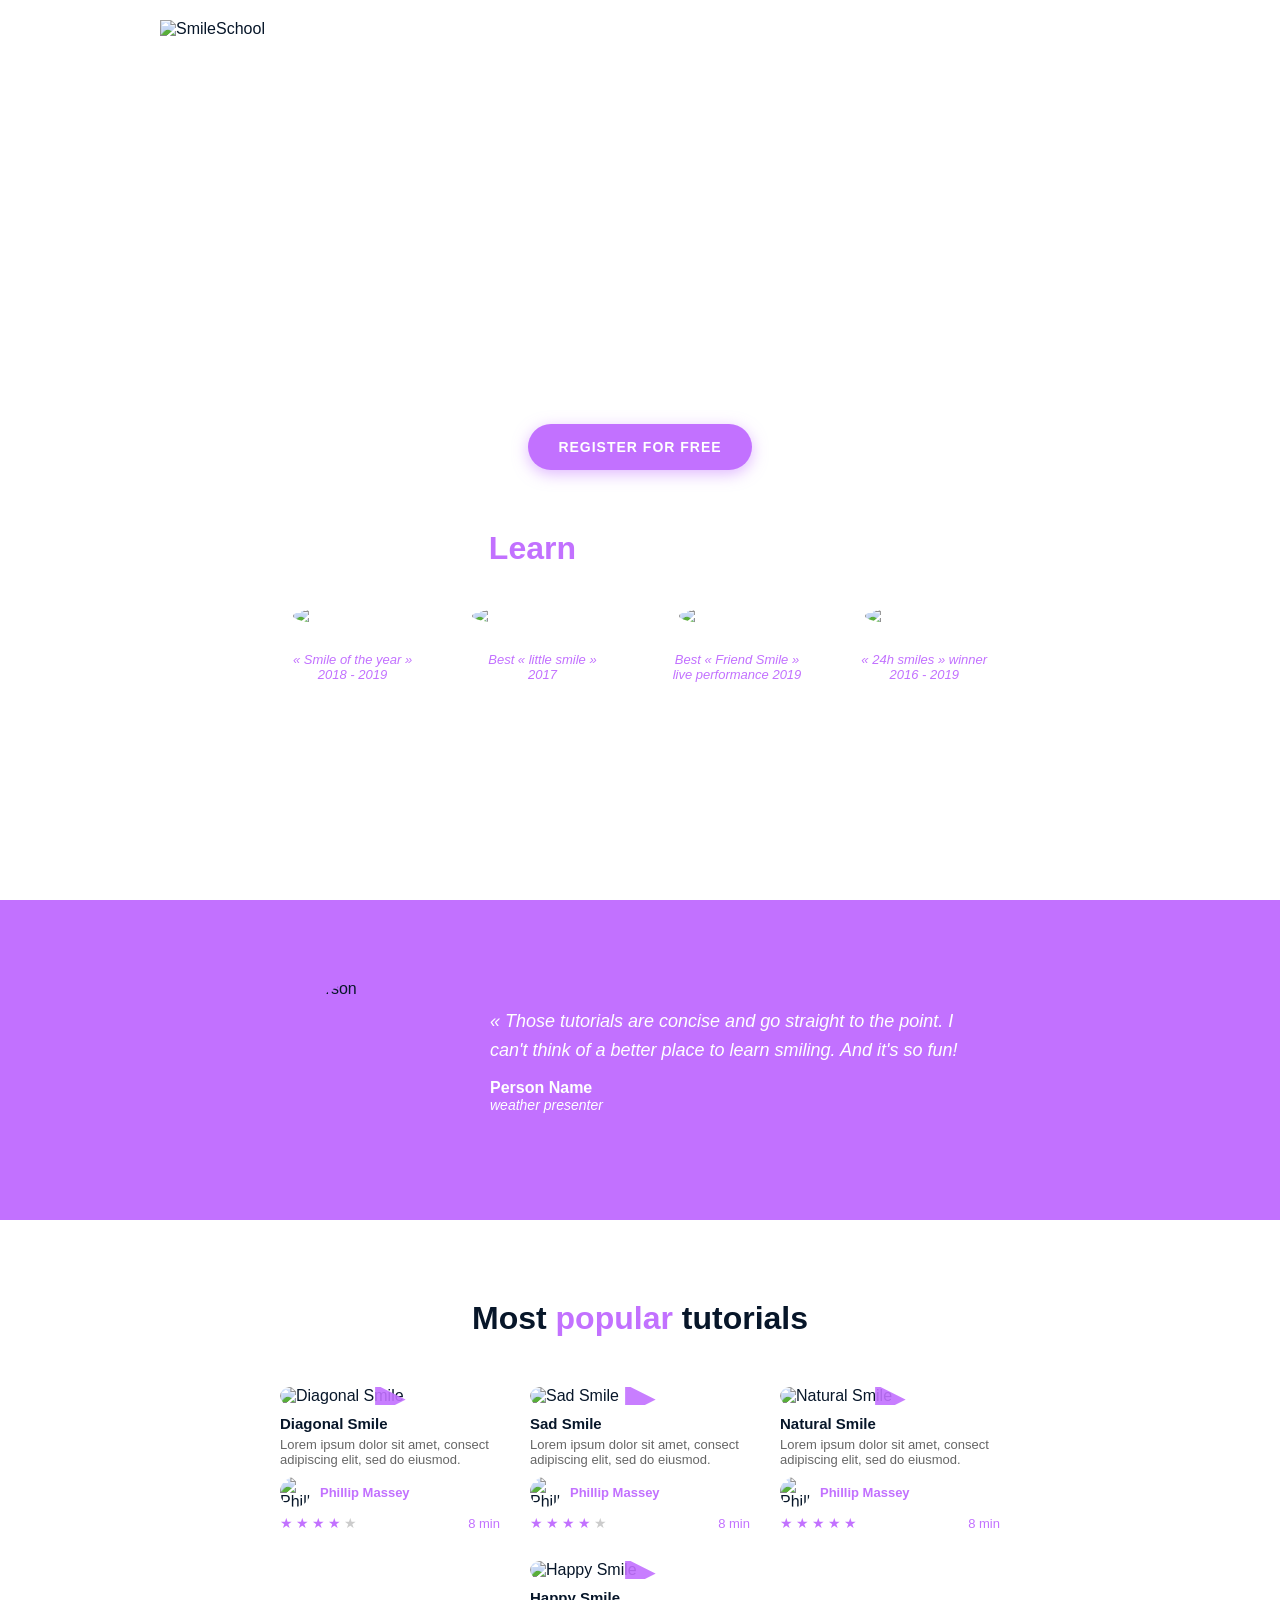
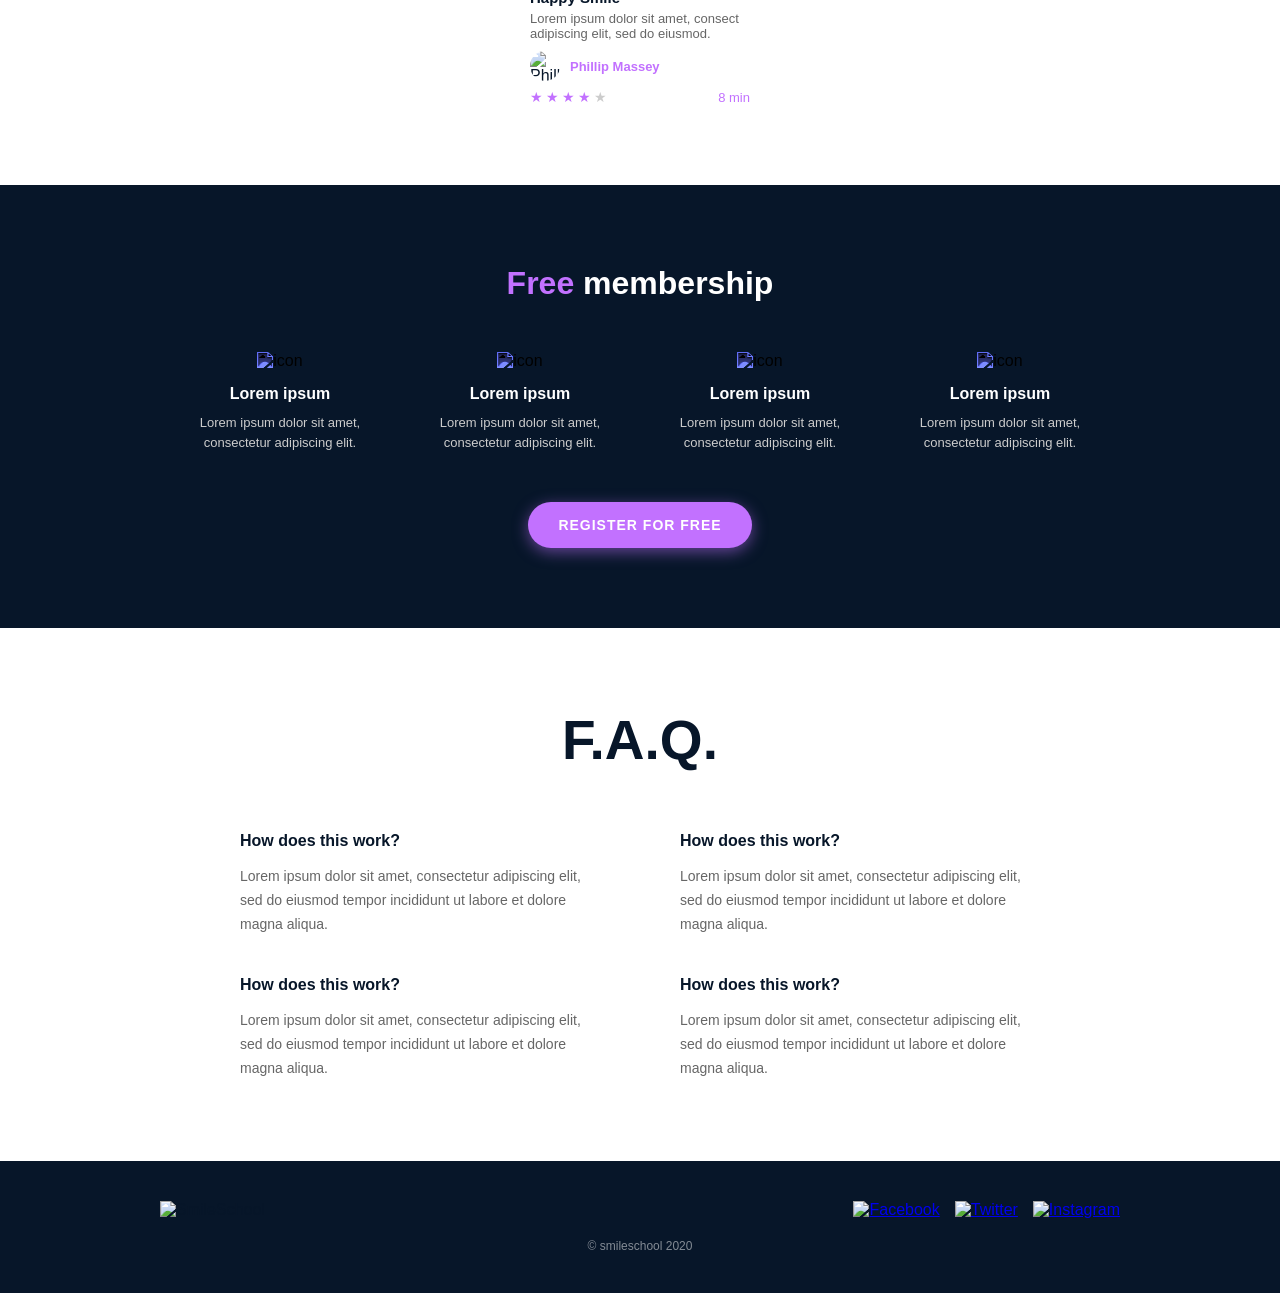
==== index.html @ 9dd10e93 "Add css_advanced project with HTML and CSS" ====
<!DOCTYPE html>
<html lang="en">
<head>
    <meta charset="UTF-8">
    <meta name="viewport" content="width=device-width, initial-scale=1.0">
    <title>SmileSchool</title>
    <link rel="stylesheet" href="styles.css">
</head>
<body>
    <!-- Header -->
    <header>
        <div class="container">
            <div class="logo">
                <img src="images/logo.png" alt="SmileSchool">
            </div>
            <nav>
                <a href="#">Courses</a>
                <a href="#">Pricing</a>
                <a href="#">Login</a>
            </nav>
        </div>
    </header>

    <!-- Banner -->
    <section class="banner">
        <div class="container">
            <h1>Get schooled</h1>
            <p>SMILES &nbsp;&nbsp; GRIN &nbsp;&nbsp; LAUGH</p>
            <button class="btn-primary">Register for free</button>
            <h2><span class="purple">Learn</span> from the pros</h2>
            <div class="instructors">
                <div class="instructor">
                    <img src="images/phillip.jpg" alt="Phillip Massey">
                    <p class="name">Phillip Massey</p>
                    <p class="title">« Smile of the year »</p>
                    <p class="title">2018 - 2019</p>
                </div>
                <div class="instructor">
                    <img src="images/nannie.jpg" alt="Nannie Lawrence">
                    <p class="name">Nannie Lawrence</p>
                    <p class="title">Best « little smile »</p>
                    <p class="title">2017</p>
                </div>
                <div class="instructor">
                    <img src="images/bruce.jpg" alt="Bruce Walters">
                    <p class="name">Bruce Walters</p>
                    <p class="title">Best « Friend Smile »</p>
                    <p class="title">live performance 2019</p>
                </div>
                <div class="instructor">
                    <img src="images/henry.jpg" alt="Henry Hughes">
                    <p class="name">Henry Hughes</p>
                    <p class="title">« 24h smiles » winner</p>
                    <p class="title">2016 - 2019</p>
                </div>
            </div>
        </div>
    </section>

    <!-- Quotes -->
    <section class="quotes">
        <div class="container">
            <div class="quote-block">
                <img src="images/phillip.jpg" alt="Person">
                <div class="quote-text">
                    <p class="quote-content">« Those tutorials are concise and go straight to the point. I can't think of a better place to learn smiling. And it's so fun!</p>
                    <p class="quote-author">Person Name</p>
                    <p class="quote-job"><em>weather presenter</em></p>
                </div>
            </div>
        </div>
    </section>

    <!-- Videos -->
    <section class="videos">
        <div class="container">
            <h2>Most <span class="purple">popular</span> tutorials</h2>
            <div class="video-list">
                <div class="video-item">
                    <div class="video-thumb">
                        <img src="images/diagonal.jpg" alt="Diagonal Smile">
                        <div class="play-btn">&#9654;</div>
                    </div>
                    <h3>Diagonal Smile</h3>
                    <p>Lorem ipsum dolor sit amet, consect adipiscing elit, sed do eiusmod.</p>
                    <div class="video-author">
                        <img src="images/phillip.jpg" alt="Phillip Massey">
                        <span class="purple">Phillip Massey</span>
                    </div>
                    <div class="rating">
                        <span class="star purple">★</span>
                        <span class="star purple">★</span>
                        <span class="star purple">★</span>
                        <span class="star purple">★</span>
                        <span class="star">★</span>
                        <span class="duration purple">8 min</span>
                    </div>
                </div>
                <div class="video-item">
                    <div class="video-thumb">
                        <img src="images/sad.jpg" alt="Sad Smile">
                        <div class="play-btn">&#9654;</div>
                    </div>
                    <h3>Sad Smile</h3>
                    <p>Lorem ipsum dolor sit amet, consect adipiscing elit, sed do eiusmod.</p>
                    <div class="video-author">
                        <img src="images/phillip.jpg" alt="Phillip Massey">
                        <span class="purple">Phillip Massey</span>
                    </div>
                    <div class="rating">
                        <span class="star purple">★</span>
                        <span class="star purple">★</span>
                        <span class="star purple">★</span>
                        <span class="star purple">★</span>
                        <span class="star">★</span>
                        <span class="duration purple">8 min</span>
                    </div>
                </div>
                <div class="video-item">
                    <div class="video-thumb">
                        <img src="images/natural.jpg" alt="Natural Smile">
                        <div class="play-btn">&#9654;</div>
                    </div>
                    <h3>Natural Smile</h3>
                    <p>Lorem ipsum dolor sit amet, consect adipiscing elit, sed do eiusmod.</p>
                    <div class="video-author">
                        <img src="images/phillip.jpg" alt="Phillip Massey">
                        <span class="purple">Phillip Massey</span>
                    </div>
                    <div class="rating">
                        <span class="star purple">★</span>
                        <span class="star purple">★</span>
                        <span class="star purple">★</span>
                        <span class="star purple">★</span>
                        <span class="star purple">★</span>
                        <span class="duration purple">8 min</span>
                    </div>
                </div>
                <div class="video-item">
                    <div class="video-thumb">
                        <img src="images/happy.jpg" alt="Happy Smile">
                        <div class="play-btn">&#9654;</div>
                    </div>
                    <h3>Happy Smile</h3>
                    <p>Lorem ipsum dolor sit amet, consect adipiscing elit, sed do eiusmod.</p>
                    <div class="video-author">
                        <img src="images/phillip.jpg" alt="Phillip Massey">
                        <span class="purple">Phillip Massey</span>
                    </div>
                    <div class="rating">
                        <span class="star purple">★</span>
                        <span class="star purple">★</span>
                        <span class="star purple">★</span>
                        <span class="star purple">★</span>
                        <span class="star">★</span>
                        <span class="duration purple">8 min</span>
                    </div>
                </div>
            </div>
        </div>
    </section>

    <!-- Membership -->
    <section class="membership">
        <div class="container">
            <h2><span class="purple">Free</span> membership</h2>
            <div class="membership-items">
                <div class="membership-item">
                    <img src="images/smile-icon.png" alt="icon" class="membership-icon">
                    <h3>Lorem ipsum</h3>
                    <p>Lorem ipsum dolor sit amet, consectetur adipiscing elit.</p>
                </div>
                <div class="membership-item">
                    <img src="images/smile-icon.png" alt="icon" class="membership-icon">
                    <h3>Lorem ipsum</h3>
                    <p>Lorem ipsum dolor sit amet, consectetur adipiscing elit.</p>
                </div>
                <div class="membership-item">
                    <img src="images/smile-icon.png" alt="icon" class="membership-icon">
                    <h3>Lorem ipsum</h3>
                    <p>Lorem ipsum dolor sit amet, consectetur adipiscing elit.</p>
                </div>
                <div class="membership-item">
                    <img src="images/smile-icon.png" alt="icon" class="membership-icon">
                    <h3>Lorem ipsum</h3>
                    <p>Lorem ipsum dolor sit amet, consectetur adipiscing elit.</p>
                </div>
            </div>
            <button class="btn-primary">Register for free</button>
        </div>
    </section>

    <!-- FAQ -->
    <section class="faq">
        <div class="container">
            <h1>F.A.Q.</h1>
            <div class="faq-grid">
                <div class="faq-item">
                    <h3>How does this work?</h3>
                    <p>Lorem ipsum dolor sit amet, consectetur adipiscing elit, sed do eiusmod tempor incididunt ut labore et dolore magna aliqua.</p>
                </div>
                <div class="faq-item">
                    <h3>How does this work?</h3>
                    <p>Lorem ipsum dolor sit amet, consectetur adipiscing elit, sed do eiusmod tempor incididunt ut labore et dolore magna aliqua.</p>
                </div>
                <div class="faq-item">
                    <h3>How does this work?</h3>
                    <p>Lorem ipsum dolor sit amet, consectetur adipiscing elit, sed do eiusmod tempor incididunt ut labore et dolore magna aliqua.</p>
                </div>
                <div class="faq-item">
                    <h3>How does this work?</h3>
                    <p>Lorem ipsum dolor sit amet, consectetur adipiscing elit, sed do eiusmod tempor incididunt ut labore et dolore magna aliqua.</p>
                </div>
            </div>
        </div>
    </section>

    <!-- Footer -->
    <footer>
        <div class="container">
            <div class="footer-top">
                <div class="logo">
                    <img src="images/logo.png" alt="SmileSchool">
                </div>
                <div class="social-links">
                    <a href="#"><img src="images/facebook.png" alt="Facebook"></a>
                    <a href="#"><img src="images/twitter.png" alt="Twitter"></a>
                    <a href="#"><img src="images/instagram.png" alt="Instagram"></a>
                </div>
            </div>
            <p class="copyright">© smileschool 2020</p>
        </div>
    </footer>
</body>
</html>
---- styles.css ----
/* General */
* {
    margin: 0;
    padding: 0;
    box-sizing: border-box;
}

body {
    font-family: 'Source Sans Pro', sans-serif;
    color: #071629;
}

.container {
    max-width: 1000px;
    margin: 0 auto;
    padding: 0 20px;
}

.purple {
    color: #C271FF;
}

/* Header */
header {
    background-color: transparent;
    position: absolute;
    width: 100%;
    z-index: 10;
}

header .container {
    display: flex;
    justify-content: space-between;
    align-items: center;
    padding: 20px;
}

header nav a {
    color: white;
    text-decoration: none;
    margin-left: 30px;
    font-weight: bold;
    font-size: 14px;
}

header .logo img {
    height: 35px;
}

/* Banner */
.banner {
    background: url('images/banner.jpg') center center / cover no-repeat;
    min-height: 100vh;
    display: flex;
    align-items: center;
    text-align: center;
    color: white;
}

.banner .container {
    width: 100%;
}

.banner h1 {
    font-size: 120px;
    font-weight: 900;
    margin-bottom: 20px;
}

.banner > .container > p {
    font-size: 16px;
    letter-spacing: 4px;
    margin-bottom: 30px;
    color: white;
}

.btn-primary {
    background-color: #C271FF;
    color: white;
    border: none;
    padding: 15px 30px;
    border-radius: 25px;
    font-size: 14px;
    font-weight: bold;
    cursor: pointer;
    box-shadow: 0 4px 15px rgba(194, 113, 255, 0.5);
    text-transform: uppercase;
    letter-spacing: 1px;
}

.banner h2 {
    font-size: 32px;
    color: white;
    margin-top: 60px;
    margin-bottom: 40px;
}

.instructors {
    display: flex;
    justify-content: center;
    gap: 60px;
    flex-wrap: wrap;
}

.instructor img {
    width: 120px;
    height: 120px;
    border-radius: 50%;
    object-fit: cover;
}

.instructor .name {
    font-weight: bold;
    margin-top: 10px;
    font-size: 15px;
}

.instructor .title {
    font-style: italic;
    font-size: 13px;
    color: #C271FF;
}

/* Quotes */
.quotes {
    background-color: #C271FF;
    padding: 80px 0;
}

.quote-block {
    display: flex;
    align-items: center;
    gap: 40px;
    max-width: 700px;
    margin: 0 auto;
}

.quote-block img {
    width: 160px;
    height: 160px;
    border-radius: 50%;
    object-fit: cover;
    flex-shrink: 0;
}

.quote-text {
    color: white;
}

.quote-content {
    font-size: 18px;
    font-style: italic;
    margin-bottom: 15px;
    line-height: 1.6;
}

.quote-author {
    font-weight: bold;
    font-size: 16px;
}

.quote-job {
    font-style: italic;
    font-size: 14px;
}

/* Videos */
.videos {
    background-color: white;
    padding: 80px 0;
    text-align: center;
}

.videos h2 {
    font-size: 32px;
    margin-bottom: 50px;
    color: #071629;
}

.video-list {
    display: flex;
    justify-content: center;
    gap: 30px;
    flex-wrap: wrap;
}

.video-item {
    width: 220px;
    text-align: left;
}

.video-thumb {
    position: relative;
    border-radius: 10px;
    overflow: hidden;
}

.video-thumb img {
    width: 100%;
    height: 150px;
    object-fit: cover;
    border-radius: 10px;
}

.play-btn {
    position: absolute;
    top: 50%;
    left: 50%;
    transform: translate(-50%, -50%);
    color: #C271FF;
    font-size: 40px;
    opacity: 0.9;
}

.video-item h3 {
    font-size: 15px;
    margin-top: 10px;
    margin-bottom: 5px;
}

.video-item p {
    font-size: 13px;
    color: #666;
    margin-bottom: 10px;
}

.video-author {
    display: flex;
    align-items: center;
    gap: 10px;
    margin-bottom: 8px;
}

.video-author img {
    width: 30px;
    height: 30px;
    border-radius: 50%;
    object-fit: cover;
}

.video-author span {
    font-size: 13px;
    font-weight: bold;
}

.rating {
    display: flex;
    align-items: center;
    gap: 3px;
}

.star {
    font-size: 14px;
    color: #ccc;
}

.star.purple {
    color: #C271FF;
}

.duration {
    margin-left: auto;
    font-size: 13px;
}

/* Membership */
.membership {
    background-color: #071629;
    padding: 80px 0;
    text-align: center;
    color: white;
}

.membership h2 {
    font-size: 32px;
    margin-bottom: 50px;
}

.membership-items {
    display: flex;
    justify-content: center;
    gap: 40px;
    flex-wrap: wrap;
    margin-bottom: 50px;
}

.membership-item {
    width: 200px;
    text-align: center;
}

.membership-icon {
    width: 50px;
    height: 50px;
    margin-bottom: 15px;
    filter: invert(1) sepia(1) saturate(5) hue-rotate(200deg);
}

.membership-item h3 {
    font-size: 16px;
    font-weight: bold;
    margin-bottom: 10px;
    color: white;
}

.membership-item p {
    font-size: 13px;
    color: #ccc;
    line-height: 1.5;
}

/* FAQ */
.faq {
    background-color: white;
    padding: 80px 0;
    text-align: center;
}

.faq h1 {
    font-size: 55px;
    color: #071629;
    margin-bottom: 60px;
}

.faq-grid {
    display: grid;
    grid-template-columns: 1fr 1fr;
    gap: 40px 80px;
    max-width: 800px;
    margin: 0 auto;
    text-align: left;
}

.faq-item h3 {
    font-size: 16px;
    font-weight: bold;
    margin-bottom: 15px;
    color: #071629;
}

.faq-item p {
    font-size: 14px;
    color: #666;
    line-height: 1.7;
}

/* Footer */
footer {
    background-color: #071629;
    padding: 40px 0;
}

.footer-top {
    display: flex;
    justify-content: space-between;
    align-items: center;
    margin-bottom: 20px;
}

.footer-top .logo img {
    height: 35px;
}

.social-links {
    display: flex;
    gap: 15px;
}

.social-links img {
    width: 30px;
    height: 30px;
}

.copyright {
    text-align: center;
    color: #ffffff80;
    font-size: 12px;
    margin-top: 20px;
}
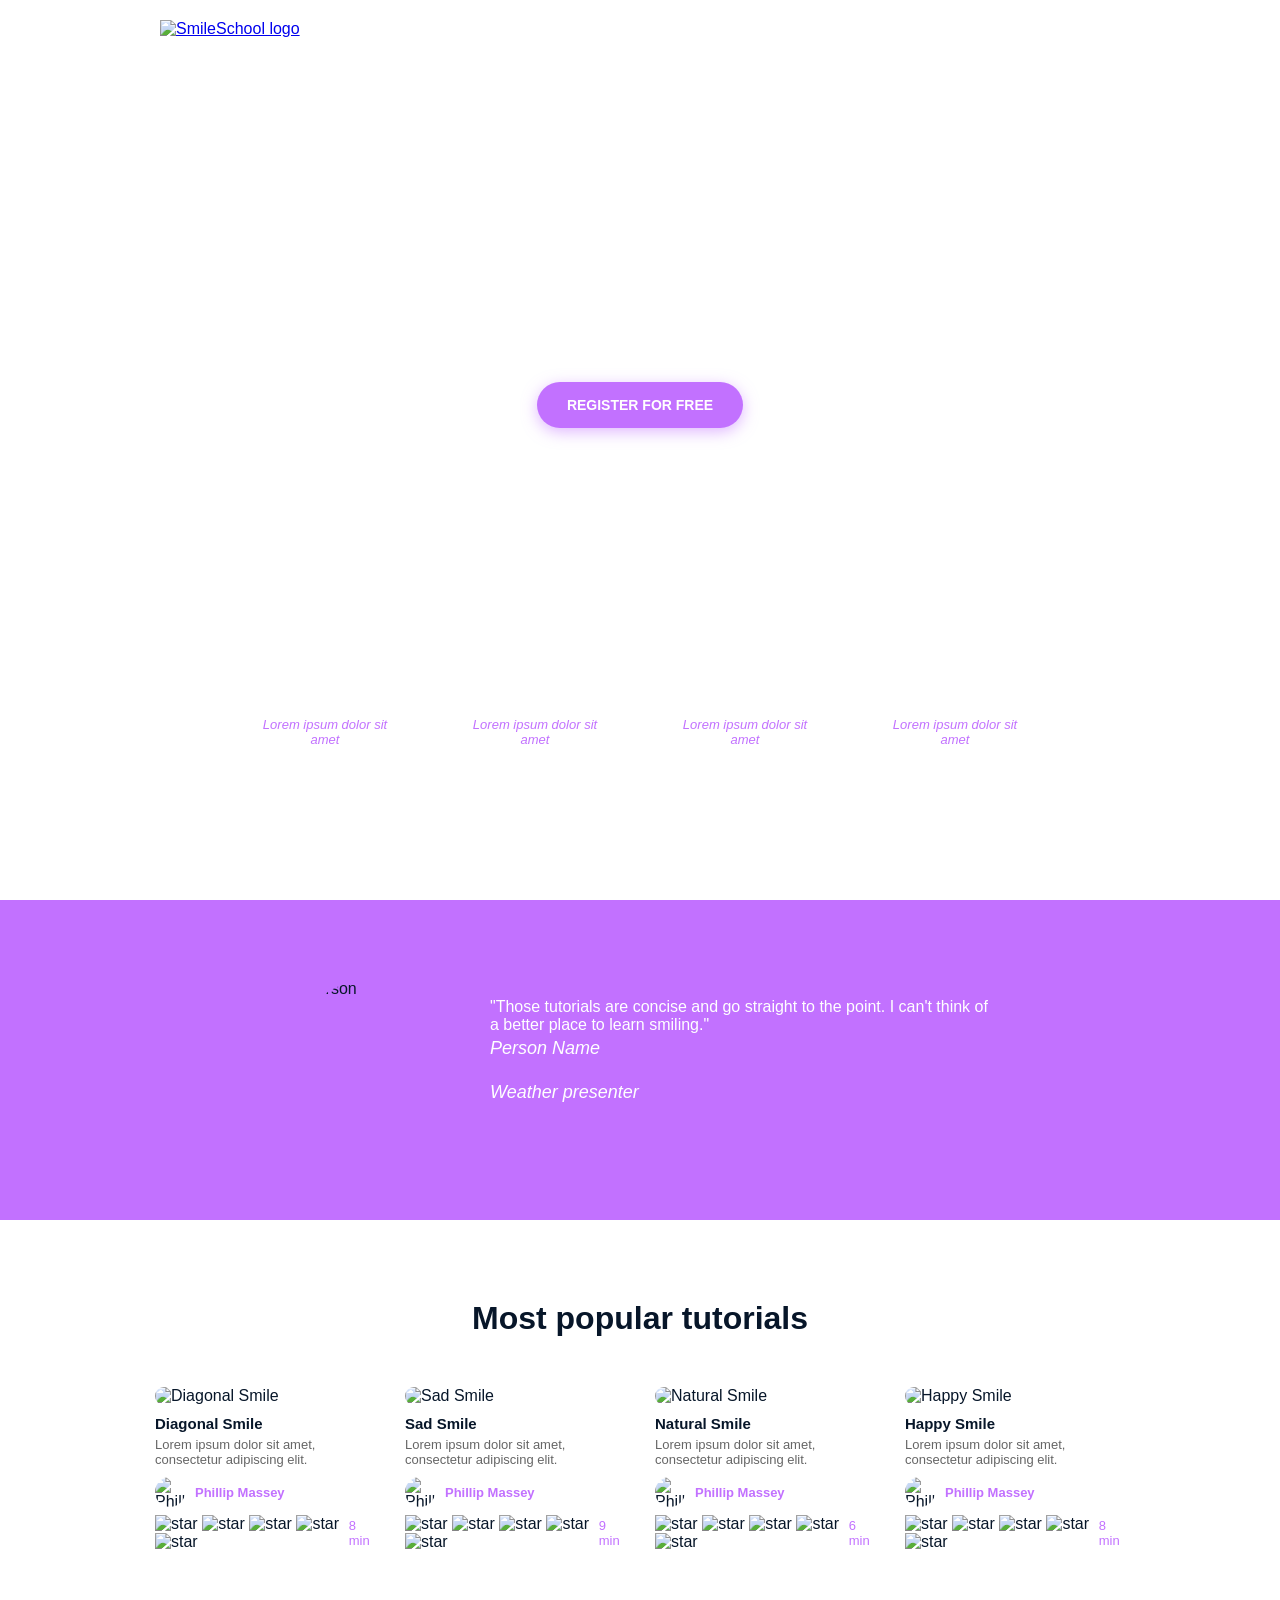
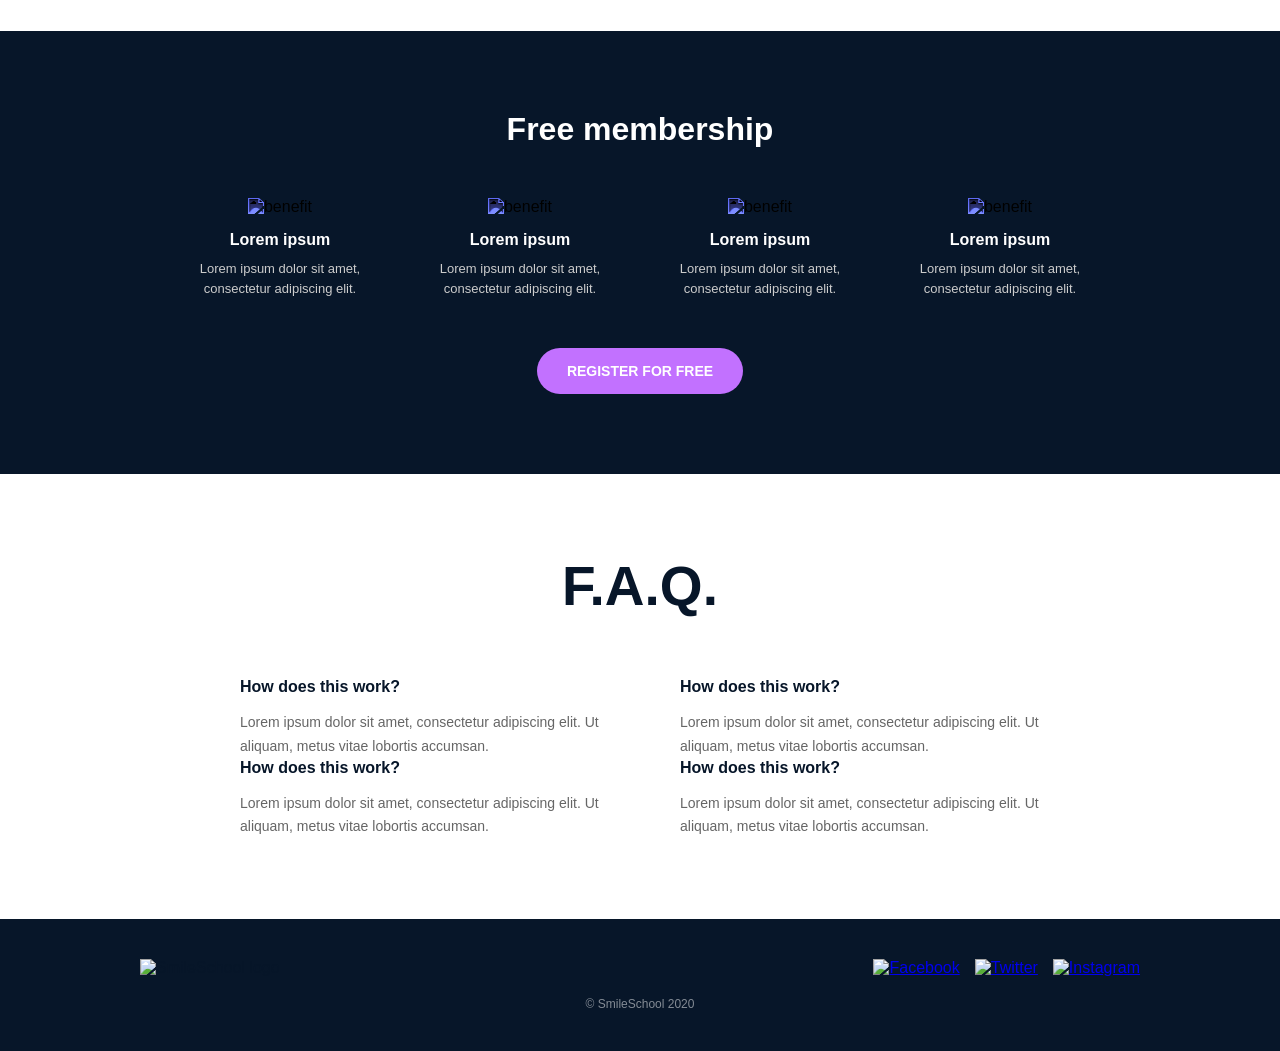
==== commit 5807a3c4: "Update index.html and styles.css with correct structure" ====
--- a/index.html
+++ b/index.html
@@ -1,235 +1,230 @@
 <!DOCTYPE html>
 <html lang="en">
-<head>
-    <meta charset="UTF-8">
-    <meta name="viewport" content="width=device-width, initial-scale=1.0">
+  <head>
+    <meta charset="UTF-8" />
+    <meta name="viewport" content="width=device-width, initial-scale=1.0" />
     <title>SmileSchool</title>
-    <link rel="stylesheet" href="styles.css">
+      <link rel="stylesheet" href="styles.css">
 </head>
-<body>
-    <!-- Header -->
+  <body>
+
+    <!-- HEADER -->
     <header>
-        <div class="container">
-            <div class="logo">
-                <img src="images/logo.png" alt="SmileSchool">
-            </div>
-            <nav>
-                <a href="#">Courses</a>
-                <a href="#">Pricing</a>
-                <a href="#">Login</a>
-            </nav>
-        </div>
+      <div>
+        <a href="/"><img src="images/logo.png" alt="SmileSchool logo" /></a>
+        <div>
+          <a href="#">Courses</a>
+          <a href="#">Pricing</a>
+          <a href="#">Login</a>
+        </div>
+      </div>
     </header>
 
-    <!-- Banner -->
-    <section class="banner">
-        <div class="container">
-            <h1>Get schooled</h1>
-            <p>SMILES &nbsp;&nbsp; GRIN &nbsp;&nbsp; LAUGH</p>
-            <button class="btn-primary">Register for free</button>
-            <h2><span class="purple">Learn</span> from the pros</h2>
-            <div class="instructors">
-                <div class="instructor">
-                    <img src="images/phillip.jpg" alt="Phillip Massey">
-                    <p class="name">Phillip Massey</p>
-                    <p class="title">« Smile of the year »</p>
-                    <p class="title">2018 - 2019</p>
-                </div>
-                <div class="instructor">
-                    <img src="images/nannie.jpg" alt="Nannie Lawrence">
-                    <p class="name">Nannie Lawrence</p>
-                    <p class="title">Best « little smile »</p>
-                    <p class="title">2017</p>
-                </div>
-                <div class="instructor">
-                    <img src="images/bruce.jpg" alt="Bruce Walters">
-                    <p class="name">Bruce Walters</p>
-                    <p class="title">Best « Friend Smile »</p>
-                    <p class="title">live performance 2019</p>
-                </div>
-                <div class="instructor">
-                    <img src="images/henry.jpg" alt="Henry Hughes">
-                    <p class="name">Henry Hughes</p>
-                    <p class="title">« 24h smiles » winner</p>
-                    <p class="title">2016 - 2019</p>
-                </div>
-            </div>
-        </div>
-    </section>
-
-    <!-- Quotes -->
-    <section class="quotes">
-        <div class="container">
-            <div class="quote-block">
-                <img src="images/phillip.jpg" alt="Person">
-                <div class="quote-text">
-                    <p class="quote-content">« Those tutorials are concise and go straight to the point. I can't think of a better place to learn smiling. And it's so fun!</p>
-                    <p class="quote-author">Person Name</p>
-                    <p class="quote-job"><em>weather presenter</em></p>
-                </div>
-            </div>
-        </div>
-    </section>
-
-    <!-- Videos -->
-    <section class="videos">
-        <div class="container">
-            <h2>Most <span class="purple">popular</span> tutorials</h2>
-            <div class="video-list">
-                <div class="video-item">
-                    <div class="video-thumb">
-                        <img src="images/diagonal.jpg" alt="Diagonal Smile">
-                        <div class="play-btn">&#9654;</div>
-                    </div>
-                    <h3>Diagonal Smile</h3>
-                    <p>Lorem ipsum dolor sit amet, consect adipiscing elit, sed do eiusmod.</p>
-                    <div class="video-author">
-                        <img src="images/phillip.jpg" alt="Phillip Massey">
-                        <span class="purple">Phillip Massey</span>
-                    </div>
-                    <div class="rating">
-                        <span class="star purple">★</span>
-                        <span class="star purple">★</span>
-                        <span class="star purple">★</span>
-                        <span class="star purple">★</span>
-                        <span class="star">★</span>
-                        <span class="duration purple">8 min</span>
-                    </div>
-                </div>
-                <div class="video-item">
-                    <div class="video-thumb">
-                        <img src="images/sad.jpg" alt="Sad Smile">
-                        <div class="play-btn">&#9654;</div>
-                    </div>
-                    <h3>Sad Smile</h3>
-                    <p>Lorem ipsum dolor sit amet, consect adipiscing elit, sed do eiusmod.</p>
-                    <div class="video-author">
-                        <img src="images/phillip.jpg" alt="Phillip Massey">
-                        <span class="purple">Phillip Massey</span>
-                    </div>
-                    <div class="rating">
-                        <span class="star purple">★</span>
-                        <span class="star purple">★</span>
-                        <span class="star purple">★</span>
-                        <span class="star purple">★</span>
-                        <span class="star">★</span>
-                        <span class="duration purple">8 min</span>
-                    </div>
-                </div>
-                <div class="video-item">
-                    <div class="video-thumb">
-                        <img src="images/natural.jpg" alt="Natural Smile">
-                        <div class="play-btn">&#9654;</div>
-                    </div>
-                    <h3>Natural Smile</h3>
-                    <p>Lorem ipsum dolor sit amet, consect adipiscing elit, sed do eiusmod.</p>
-                    <div class="video-author">
-                        <img src="images/phillip.jpg" alt="Phillip Massey">
-                        <span class="purple">Phillip Massey</span>
-                    </div>
-                    <div class="rating">
-                        <span class="star purple">★</span>
-                        <span class="star purple">★</span>
-                        <span class="star purple">★</span>
-                        <span class="star purple">★</span>
-                        <span class="star purple">★</span>
-                        <span class="duration purple">8 min</span>
-                    </div>
-                </div>
-                <div class="video-item">
-                    <div class="video-thumb">
-                        <img src="images/happy.jpg" alt="Happy Smile">
-                        <div class="play-btn">&#9654;</div>
-                    </div>
-                    <h3>Happy Smile</h3>
-                    <p>Lorem ipsum dolor sit amet, consect adipiscing elit, sed do eiusmod.</p>
-                    <div class="video-author">
-                        <img src="images/phillip.jpg" alt="Phillip Massey">
-                        <span class="purple">Phillip Massey</span>
-                    </div>
-                    <div class="rating">
-                        <span class="star purple">★</span>
-                        <span class="star purple">★</span>
-                        <span class="star purple">★</span>
-                        <span class="star purple">★</span>
-                        <span class="star">★</span>
-                        <span class="duration purple">8 min</span>
-                    </div>
-                </div>
-            </div>
-        </div>
-    </section>
-
-    <!-- Membership -->
-    <section class="membership">
-        <div class="container">
-            <h2><span class="purple">Free</span> membership</h2>
-            <div class="membership-items">
-                <div class="membership-item">
-                    <img src="images/smile-icon.png" alt="icon" class="membership-icon">
-                    <h3>Lorem ipsum</h3>
-                    <p>Lorem ipsum dolor sit amet, consectetur adipiscing elit.</p>
-                </div>
-                <div class="membership-item">
-                    <img src="images/smile-icon.png" alt="icon" class="membership-icon">
-                    <h3>Lorem ipsum</h3>
-                    <p>Lorem ipsum dolor sit amet, consectetur adipiscing elit.</p>
-                </div>
-                <div class="membership-item">
-                    <img src="images/smile-icon.png" alt="icon" class="membership-icon">
-                    <h3>Lorem ipsum</h3>
-                    <p>Lorem ipsum dolor sit amet, consectetur adipiscing elit.</p>
-                </div>
-                <div class="membership-item">
-                    <img src="images/smile-icon.png" alt="icon" class="membership-icon">
-                    <h3>Lorem ipsum</h3>
-                    <p>Lorem ipsum dolor sit amet, consectetur adipiscing elit.</p>
-                </div>
-            </div>
-            <button class="btn-primary">Register for free</button>
-        </div>
-    </section>
-
-    <!-- FAQ -->
-    <section class="faq">
-        <div class="container">
-            <h1>F.A.Q.</h1>
-            <div class="faq-grid">
-                <div class="faq-item">
-                    <h3>How does this work?</h3>
-                    <p>Lorem ipsum dolor sit amet, consectetur adipiscing elit, sed do eiusmod tempor incididunt ut labore et dolore magna aliqua.</p>
-                </div>
-                <div class="faq-item">
-                    <h3>How does this work?</h3>
-                    <p>Lorem ipsum dolor sit amet, consectetur adipiscing elit, sed do eiusmod tempor incididunt ut labore et dolore magna aliqua.</p>
-                </div>
-                <div class="faq-item">
-                    <h3>How does this work?</h3>
-                    <p>Lorem ipsum dolor sit amet, consectetur adipiscing elit, sed do eiusmod tempor incididunt ut labore et dolore magna aliqua.</p>
-                </div>
-                <div class="faq-item">
-                    <h3>How does this work?</h3>
-                    <p>Lorem ipsum dolor sit amet, consectetur adipiscing elit, sed do eiusmod tempor incididunt ut labore et dolore magna aliqua.</p>
-                </div>
-            </div>
-        </div>
-    </section>
-
-    <!-- Footer -->
+    <!-- MAIN -->
+    <main>
+
+      <!-- BANNER -->
+      <section>
+        <div>
+          <h1>Get schooled</h1>
+          <p>SMILES, GRIN, LAUGH</p>
+          <button>REGISTER FOR FREE</button>
+        </div>
+        <div>
+          <h2>Learn from the pros</h2>
+          <div>
+            <div>
+              <img src="images/phillip.jpg" alt="Phillip Massey" />
+              <h3>Phillip Massey</h3>
+              <p>Lorem ipsum dolor sit amet</p>
+            </div>
+            <div>
+              <img src="images/nannie.jpg" alt="Nannie Lawrence" />
+              <h3>Nannie Lawrence</h3>
+              <p>Lorem ipsum dolor sit amet</p>
+            </div>
+            <div>
+              <img src="images/bruce.jpg" alt="Bruce Walters" />
+              <h3>Bruce Walters</h3>
+              <p>Lorem ipsum dolor sit amet</p>
+            </div>
+            <div>
+              <img src="images/henry.jpg" alt="Henry Hughes" />
+              <h3>Henry Hughes</h3>
+              <p>Lorem ipsum dolor sit amet</p>
+            </div>
+          </div>
+        </div>
+      </section>
+
+      <!-- QUOTE -->
+      <section>
+        <div>
+          <img src="images/person.jpg" alt="Person" />
+          <div>
+            <blockquote>
+              "Those tutorials are concise and go straight to the point. I can't think of a better place to learn smiling."
+            </blockquote>
+            <p>Person Name</p>
+            <p>Weather presenter</p>
+          </div>
+        </div>
+      </section>
+
+      <!-- VIDEOS -->
+      <section>
+        <h1>Most popular tutorials</h1>
+        <div>
+          <div>
+            <img src="images/video1.jpg" alt="Diagonal Smile" />
+            <h2>Diagonal Smile</h2>
+            <p>Lorem ipsum dolor sit amet, consectetur adipiscing elit.</p>
+            <div>
+              <img src="images/phillip.jpg" alt="Phillip Massey" />
+              <h3>Phillip Massey</h3>
+            </div>
+            <div>
+              <div>
+                <img src="images/star.png" alt="star" />
+                <img src="images/star.png" alt="star" />
+                <img src="images/star.png" alt="star" />
+                <img src="images/star.png" alt="star" />
+                <img src="images/star_empty.png" alt="star" />
+              </div>
+              <p>8 min</p>
+            </div>
+          </div>
+          <div>
+            <img src="images/video2.jpg" alt="Sad Smile" />
+            <h2>Sad Smile</h2>
+            <p>Lorem ipsum dolor sit amet, consectetur adipiscing elit.</p>
+            <div>
+              <img src="images/phillip.jpg" alt="Phillip Massey" />
+              <h3>Phillip Massey</h3>
+            </div>
+            <div>
+              <div>
+                <img src="images/star.png" alt="star" />
+                <img src="images/star.png" alt="star" />
+                <img src="images/star.png" alt="star" />
+                <img src="images/star.png" alt="star" />
+                <img src="images/star_empty.png" alt="star" />
+              </div>
+              <p>9 min</p>
+            </div>
+          </div>
+          <div>
+            <img src="images/video3.jpg" alt="Natural Smile" />
+            <h2>Natural Smile</h2>
+            <p>Lorem ipsum dolor sit amet, consectetur adipiscing elit.</p>
+            <div>
+              <img src="images/phillip.jpg" alt="Phillip Massey" />
+              <h3>Phillip Massey</h3>
+            </div>
+            <div>
+              <div>
+                <img src="images/star.png" alt="star" />
+                <img src="images/star.png" alt="star" />
+                <img src="images/star.png" alt="star" />
+                <img src="images/star.png" alt="star" />
+                <img src="images/star_empty.png" alt="star" />
+              </div>
+              <p>6 min</p>
+            </div>
+          </div>
+          <div>
+            <img src="images/video4.jpg" alt="Happy Smile" />
+            <h2>Happy Smile</h2>
+            <p>Lorem ipsum dolor sit amet, consectetur adipiscing elit.</p>
+            <div>
+              <img src="images/phillip.jpg" alt="Phillip Massey" />
+              <h3>Phillip Massey</h3>
+            </div>
+            <div>
+              <div>
+                <img src="images/star.png" alt="star" />
+                <img src="images/star.png" alt="star" />
+                <img src="images/star.png" alt="star" />
+                <img src="images/star.png" alt="star" />
+                <img src="images/star_empty.png" alt="star" />
+              </div>
+              <p>8 min</p>
+            </div>
+          </div>
+        </div>
+      </section>
+
+      <!-- MEMBERSHIP -->
+      <section>
+        <h1>Free membership</h1>
+        <div>
+          <div>
+            <img src="images/smile1.png" alt="benefit" />
+            <h2>Lorem ipsum</h2>
+            <p>Lorem ipsum dolor sit amet, consectetur adipiscing elit.</p>
+          </div>
+          <div>
+            <img src="images/smile2.png" alt="benefit" />
+            <h2>Lorem ipsum</h2>
+            <p>Lorem ipsum dolor sit amet, consectetur adipiscing elit.</p>
+          </div>
+          <div>
+            <img src="images/smile3.png" alt="benefit" />
+            <h2>Lorem ipsum</h2>
+            <p>Lorem ipsum dolor sit amet, consectetur adipiscing elit.</p>
+          </div>
+          <div>
+            <img src="images/smile4.png" alt="benefit" />
+            <h2>Lorem ipsum</h2>
+            <p>Lorem ipsum dolor sit amet, consectetur adipiscing elit.</p>
+          </div>
+        </div>
+        <button>REGISTER FOR FREE</button>
+      </section>
+
+      <!-- FAQ -->
+      <section>
+        <h1>F.A.Q.</h1>
+        <div>
+          <div>
+            <div>
+              <h2>How does this work?</h2>
+              <p>Lorem ipsum dolor sit amet, consectetur adipiscing elit. Ut aliquam, metus vitae lobortis accumsan.</p>
+            </div>
+            <div>
+              <h2>How does this work?</h2>
+              <p>Lorem ipsum dolor sit amet, consectetur adipiscing elit. Ut aliquam, metus vitae lobortis accumsan.</p>
+            </div>
+          </div>
+          <div>
+            <div>
+              <h2>How does this work?</h2>
+              <p>Lorem ipsum dolor sit amet, consectetur adipiscing elit. Ut aliquam, metus vitae lobortis accumsan.</p>
+            </div>
+            <div>
+              <h2>How does this work?</h2>
+              <p>Lorem ipsum dolor sit amet, consectetur adipiscing elit. Ut aliquam, metus vitae lobortis accumsan.</p>
+            </div>
+          </div>
+        </div>
+      </section>
+
+    </main>
+
+    <!-- FOOTER -->
     <footer>
-        <div class="container">
-            <div class="footer-top">
-                <div class="logo">
-                    <img src="images/logo.png" alt="SmileSchool">
-                </div>
-                <div class="social-links">
-                    <a href="#"><img src="images/facebook.png" alt="Facebook"></a>
-                    <a href="#"><img src="images/twitter.png" alt="Twitter"></a>
-                    <a href="#"><img src="images/instagram.png" alt="Instagram"></a>
-                </div>
-            </div>
-            <p class="copyright">© smileschool 2020</p>
-        </div>
+      <div>
+        <div>
+          <img src="images/logo.png" alt="SmileSchool logo" />
+          <div>
+            <a href="#"><img src="images/facebook.png" alt="Facebook" /></a>
+            <a href="#"><img src="images/twitter.png" alt="Twitter" /></a>
+            <a href="#"><img src="images/instagram.png" alt="Instagram" /></a>
+          </div>
+        </div>
+        <p>© SmileSchool 2020</p>
+      </div>
     </footer>
-</body>
+
+  </body>
 </html>
--- a/styles.css
+++ b/styles.css
@@ -1,4 +1,4 @@
-/* General */
+/* ===== RESET & BASE ===== */
 * {
     margin: 0;
     padding: 0;
@@ -10,71 +10,73 @@
     color: #071629;
 }
 
-.container {
+/* ===== HEADER ===== */
+header {
+    position: absolute;
+    width: 100%;
+    z-index: 10;
+    padding: 20px 0;
+}
+
+header > div {
     max-width: 1000px;
     margin: 0 auto;
     padding: 0 20px;
-}
-
-.purple {
-    color: #C271FF;
-}
-
-/* Header */
-header {
-    background-color: transparent;
-    position: absolute;
-    width: 100%;
-    z-index: 10;
-}
-
-header .container {
     display: flex;
     justify-content: space-between;
     align-items: center;
-    padding: 20px;
-}
-
-header nav a {
+}
+
+header > div > a img {
+    height: 35px;
+}
+
+header > div > div {
+    display: flex;
+    gap: 30px;
+}
+
+header > div > div a {
     color: white;
     text-decoration: none;
-    margin-left: 30px;
     font-weight: bold;
     font-size: 14px;
 }
 
-header .logo img {
-    height: 35px;
-}
-
-/* Banner */
-.banner {
+/* ===== BANNER (first section) ===== */
+main > section:first-of-type {
     background: url('images/banner.jpg') center center / cover no-repeat;
     min-height: 100vh;
     display: flex;
-    align-items: center;
-    text-align: center;
-    color: white;
-}
-
-.banner .container {
-    width: 100%;
-}
-
-.banner h1 {
+    flex-direction: column;
+    align-items: center;
+    justify-content: center;
+    text-align: center;
+    color: white;
+    padding: 100px 20px 60px;
+}
+
+main > section:first-of-type > div:first-child {
+    display: flex;
+    flex-direction: column;
+    align-items: center;
+}
+
+main > section:first-of-type h1 {
     font-size: 120px;
     font-weight: 900;
+    line-height: 1;
     margin-bottom: 20px;
 }
 
-.banner > .container > p {
+main > section:first-of-type > div:first-child > p {
     font-size: 16px;
     letter-spacing: 4px;
     margin-bottom: 30px;
     color: white;
 }
 
-.btn-primary {
+main > section:first-of-type button {
     background-color: #C271FF;
     color: white;
     border: none;
@@ -85,57 +87,77 @@
     cursor: pointer;
     box-shadow: 0 4px 15px rgba(194, 113, 255, 0.5);
     text-transform: uppercase;
-    letter-spacing: 1px;
-}
-
-.banner h2 {
+}
+
+main > section:first-of-type > div:nth-child(2) {
+    margin-top: 60px;
+    display: flex;
+    flex-direction: column;
+    align-items: center;
+}
+
+main > section:first-of-type h2 {
     font-size: 32px;
     color: white;
-    margin-top: 60px;
     margin-bottom: 40px;
 }
 
-.instructors {
+main > section:first-of-type h2 span {
+    color: #C271FF;
+}
+
+main > section:first-of-type > div:nth-child(2) > div {
     display: flex;
     justify-content: center;
     gap: 60px;
     flex-wrap: wrap;
-}
-
-.instructor img {
+    max-width: 1000px;
+}
+
+main > section:first-of-type > div:nth-child(2) > div > div {
+    display: flex;
+    flex-direction: column;
+    align-items: center;
+    color: white;
+    text-align: center;
+    width: 150px;
+}
+
+main > section:first-of-type > div:nth-child(2) > div > div img {
     width: 120px;
     height: 120px;
     border-radius: 50%;
     object-fit: cover;
-}
-
-.instructor .name {
-    font-weight: bold;
-    margin-top: 10px;
+    margin-bottom: 10px;
+}
+
+main > section:first-of-type > div:nth-child(2) > div > div h3 {
+    font-weight: bold;
     font-size: 15px;
-}
-
-.instructor .title {
+    margin-bottom: 5px;
+}
+
+main > section:first-of-type > div:nth-child(2) > div > div p {
     font-style: italic;
     font-size: 13px;
     color: #C271FF;
 }
 
-/* Quotes */
-.quotes {
+/* ===== QUOTE SECTION ===== */
+main > section:nth-of-type(2) {
     background-color: #C271FF;
-    padding: 80px 0;
-}
-
-.quote-block {
-    display: flex;
-    align-items: center;
-    gap: 40px;
+    padding: 80px 20px;
+}
+
+main > section:nth-of-type(2) > div {
     max-width: 700px;
     margin: 0 auto;
-}
-
-.quote-block img {
+    display: flex;
+    align-items: center;
+    gap: 40px;
+}
+
+main > section:nth-of-type(2) > div > img {
     width: 160px;
     height: 160px;
     border-radius: 50%;
@@ -143,235 +165,249 @@
     flex-shrink: 0;
 }
 
-.quote-text {
-    color: white;
-}
-
-.quote-content {
+main > section:nth-of-type(2) blockquote {
+    color: white;
+}
+
+main > section:nth-of-type(2) p {
+    color: white;
     font-size: 18px;
     font-style: italic;
     margin-bottom: 15px;
     line-height: 1.6;
 }
 
-.quote-author {
+main > section:nth-of-type(2) h3 {
+    color: white;
     font-weight: bold;
     font-size: 16px;
 }
 
-.quote-job {
+main > section:nth-of-type(2) h3 + p {
     font-style: italic;
     font-size: 14px;
 }
 
-/* Videos */
-.videos {
+/* ===== VIDEOS SECTION ===== */
+main > section:nth-of-type(3) {
     background-color: white;
-    padding: 80px 0;
-    text-align: center;
-}
-
-.videos h2 {
+    padding: 80px 20px;
+    text-align: center;
+}
+
+main > section:nth-of-type(3) > h1 {
     font-size: 32px;
+    color: #071629;
     margin-bottom: 50px;
-    color: #071629;
-}
-
-.video-list {
+}
+
+main > section:nth-of-type(3) > h1 span {
+    color: #C271FF;
+}
+
+main > section:nth-of-type(3) > div {
+    max-width: 1000px;
+    margin: 0 auto;
     display: flex;
     justify-content: center;
     gap: 30px;
     flex-wrap: wrap;
 }
 
-.video-item {
+main > section:nth-of-type(3) > div > div {
     width: 220px;
     text-align: left;
 }
 
-.video-thumb {
-    position: relative;
-    border-radius: 10px;
-    overflow: hidden;
-}
-
-.video-thumb img {
+main > section:nth-of-type(3) > div > div > img {
     width: 100%;
     height: 150px;
     object-fit: cover;
     border-radius: 10px;
-}
-
-.play-btn {
-    position: absolute;
-    top: 50%;
-    left: 50%;
-    transform: translate(-50%, -50%);
-    color: #C271FF;
-    font-size: 40px;
-    opacity: 0.9;
-}
-
-.video-item h3 {
+    margin-bottom: 10px;
+}
+
+main > section:nth-of-type(3) > div > div > h2 {
     font-size: 15px;
-    margin-top: 10px;
     margin-bottom: 5px;
 }
 
-.video-item p {
+main > section:nth-of-type(3) > div > div > p {
     font-size: 13px;
     color: #666;
     margin-bottom: 10px;
 }
 
-.video-author {
+main > section:nth-of-type(3) > div > div > div:first-of-type {
     display: flex;
     align-items: center;
     gap: 10px;
     margin-bottom: 8px;
 }
 
-.video-author img {
+main > section:nth-of-type(3) > div > div > div:first-of-type img {
     width: 30px;
     height: 30px;
     border-radius: 50%;
     object-fit: cover;
 }
 
-.video-author span {
+main > section:nth-of-type(3) > div > div > div:first-of-type h3 {
     font-size: 13px;
     font-weight: bold;
-}
-
-.rating {
+    color: #C271FF;
+}
+
+main > section:nth-of-type(3) > div > div > div:last-of-type {
     display: flex;
     align-items: center;
     gap: 3px;
 }
 
-.star {
-    font-size: 14px;
-    color: #ccc;
-}
-
-.star.purple {
-    color: #C271FF;
-}
-
-.duration {
+main > section:nth-of-type(3) > div > div > div:last-of-type img {
+    width: 14px;
+    height: 14px;
+}
+
+main > section:nth-of-type(3) > div > div > div:last-of-type p {
     margin-left: auto;
     font-size: 13px;
-}
-
-/* Membership */
-.membership {
+    color: #C271FF;
+}
+
+/* ===== MEMBERSHIP SECTION ===== */
+main > section:nth-of-type(4) {
     background-color: #071629;
-    padding: 80px 0;
-    text-align: center;
-    color: white;
-}
-
-.membership h2 {
+    padding: 80px 20px;
+    text-align: center;
+    color: white;
+}
+
+main > section:nth-of-type(4) > h1 {
     font-size: 32px;
     margin-bottom: 50px;
-}
-
-.membership-items {
+    color: white;
+}
+
+main > section:nth-of-type(4) > h1 span {
+    color: #C271FF;
+}
+
+main > section:nth-of-type(4) > div {
+    max-width: 1000px;
+    margin: 0 auto 50px;
     display: flex;
     justify-content: center;
     gap: 40px;
     flex-wrap: wrap;
-    margin-bottom: 50px;
-}
-
-.membership-item {
+}
+
+main > section:nth-of-type(4) > div > div {
     width: 200px;
     text-align: center;
-}
-
-.membership-icon {
+    color: white;
+}
+
+main > section:nth-of-type(4) > div > div img {
     width: 50px;
     height: 50px;
     margin-bottom: 15px;
     filter: invert(1) sepia(1) saturate(5) hue-rotate(200deg);
 }
 
-.membership-item h3 {
+main > section:nth-of-type(4) > div > div h2 {
     font-size: 16px;
     font-weight: bold;
     margin-bottom: 10px;
     color: white;
 }
 
-.membership-item p {
+main > section:nth-of-type(4) > div > div p {
     font-size: 13px;
     color: #ccc;
     line-height: 1.5;
 }
 
-/* FAQ */
-.faq {
+main > section:nth-of-type(4) > button {
+    background-color: #C271FF;
+    color: white;
+    border: none;
+    padding: 15px 30px;
+    border-radius: 25px;
+    font-size: 14px;
+    font-weight: bold;
+    cursor: pointer;
+    text-transform: uppercase;
+}
+
+/* ===== FAQ SECTION ===== */
+main > section:nth-of-type(5) {
     background-color: white;
-    padding: 80px 0;
-    text-align: center;
-}
-
-.faq h1 {
+    padding: 80px 20px;
+    text-align: center;
+}
+
+main > section:nth-of-type(5) > h1 {
     font-size: 55px;
     color: #071629;
     margin-bottom: 60px;
 }
 
-.faq-grid {
+main > section:nth-of-type(5) > div {
+    max-width: 800px;
+    margin: 0 auto;
     display: grid;
     grid-template-columns: 1fr 1fr;
     gap: 40px 80px;
-    max-width: 800px;
-    margin: 0 auto;
     text-align: left;
 }
 
-.faq-item h3 {
+main > section:nth-of-type(5) > div > div h2 {
     font-size: 16px;
     font-weight: bold;
     margin-bottom: 15px;
     color: #071629;
 }
 
-.faq-item p {
+main > section:nth-of-type(5) > div > div p {
     font-size: 14px;
     color: #666;
     line-height: 1.7;
 }
 
-/* Footer */
+/* ===== FOOTER ===== */
 footer {
     background-color: #071629;
-    padding: 40px 0;
-}
-
-.footer-top {
+    padding: 40px 20px;
+}
+
+footer > div {
+    max-width: 1000px;
+    margin: 0 auto;
+}
+
+footer > div > div:first-child {
     display: flex;
     justify-content: space-between;
     align-items: center;
     margin-bottom: 20px;
 }
 
-.footer-top .logo img {
+footer > div > div:first-child > div:first-child img {
     height: 35px;
 }
 
-.social-links {
+footer > div > div:first-child > div:last-child {
     display: flex;
     gap: 15px;
 }
 
-.social-links img {
+footer > div > div:first-child > div:last-child img {
     width: 30px;
     height: 30px;
 }
 
-.copyright {
+footer > div > p {
     text-align: center;
     color: #ffffff80;
     font-size: 12px;
